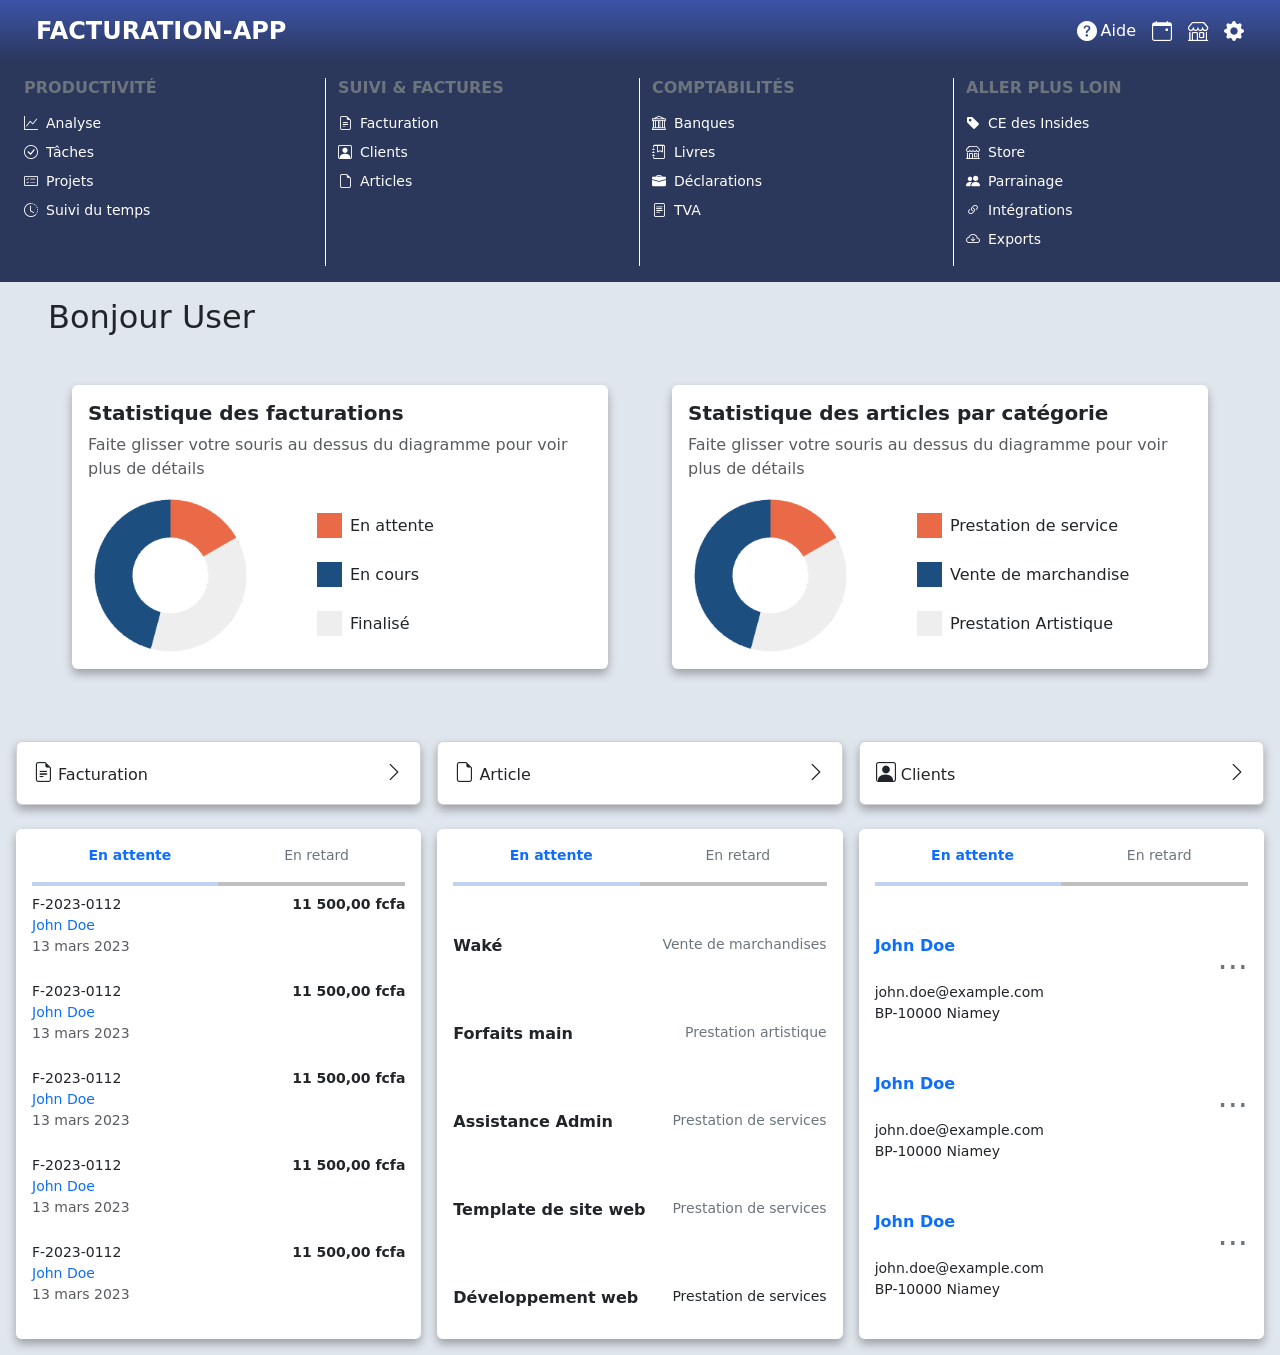
==== index.html @ 0355a4fd "Commit" ====
<!DOCTYPE html>
<html lang="en">

<head>
    <meta charset="UTF-8">
    <meta name="viewport" content="width=device-width, initial-scale=1.0">
    <title>Home</title>
    <link href="https://cdn.jsdelivr.net/npm/bootstrap@5.2.3/dist/css/bootstrap.min.css" rel="stylesheet"
        integrity="sha384-rbsA2VBKQhggwzxH7pPCaAqO46MgnOM80zW1RWuH61DGLwZJEdK2Kadq2F9CUG65" crossorigin="anonymous">
    <link rel="stylesheet" href="https://cdnjs.cloudflare.com/ajax/libs/font-awesome/6.5.0/css/all.min.css">
    <link rel="stylesheet" href="https://cdn.jsdelivr.net/npm/bootstrap-icons@1.13.1/font/bootstrap-icons.min.css">
    <link rel="stylesheet" href="style.css">
</head>

<body>
    <!-- Header Principal -->
    <header style="background: linear-gradient(to bottom, #3C54A9, #2B375B);">
        <div class="container-fluid">
            <div class="row align-items-center py-3 px-4">
                <div class="col-auto">
                    <h4 class="mb-0 text-white fw-bold">FACTURATION-APP</h4>
                </div>
                <div class="col"></div>
                <div class="col-auto">
                    <div class="d-flex gap-3 align-items-center">
                        <a href="#"
                            class="text-white text-decoration-none d-flex justify-content-center align-items-center gap-1"
                            title="Aide">
                            <i class="bi bi-question-circle-fill fs-5"></i>
                            <span>Aide</span>
                        </a>
                        <a href="#" class="text-white text-decoration-none" title="Fichier">
                            <i class="bi bi-calendar-event fs-5"></i>
                        </a>
                        <a href="#" class="text-white text-decoration-none" title="Bâtiment">
                            <i class="bi bi-shop fs-5"></i>
                        </a>
                        <a href="#" class="text-white text-decoration-none" title="Paramètres">
                            <i class="bi bi-gear-fill fs-5"></i>
                        </a>
                    </div>
                </div>
            </div>
        </div>
    </header>

    <!-- Menu de Navigation -->
    <nav style="background: #2B375B; min-height: 120px;">
        <div class="container-fluid px-4 py-3">
            <div class="row">
                <!-- Colonne 1: PRODUCTIVITÉ -->
                <div class="col-12 col-md-6 col-lg-3" style="border-right: 1px solid #ffff; padding-right: 20px;">
                    <h6 class="text-secondary fw-bold mb-3">PRODUCTIVITÉ</h6>
                    <ul class="list-unstyled">
                        <li><a href="#" class="text-white text-decoration-none small d-flex align-items-center gap-2"><i
                                    class="bi bi-graph-up"></i>Analyse</a></li>
                        <li><a href="#"
                                class="text-white text-decoration-none small d-flex align-items-center gap-2 mt-2"><i
                                    class="bi bi-check-circle"></i>Tâches</a></li>
                        <li><a href="#"
                                class="text-white text-decoration-none small d-flex align-items-center gap-2 mt-2"><i
                                    class="bi bi-card-checklist"></i>Projets</a></li>
                        <li><a href="#"
                                class="text-white text-decoration-none small d-flex align-items-center gap-2 mt-2"><i
                                    class="bi bi-clock-history"></i>Suivi du temps</a></li>
                    </ul>
                </div>

                <!-- Colonne 2: SUIVI & FACTURES -->
                <div class="col-12 col-md-6 col-lg-3" style="border-right: 1px solid #ffff; padding-right: 20px;">
                    <h6 class="text-secondary fw-bold mb-3">SUIVI & FACTURES</h6>
                    <ul class="list-unstyled">
                        <li><a href="facturation.html" class="text-white text-decoration-none small d-flex align-items-center gap-2"><i
                                    class="bi bi-file-earmark-text"></i>Facturation</a></li>
                        <li><a href="client.html"
                                class="text-white text-decoration-none small d-flex align-items-center gap-2 mt-2"><i
                                    class="bi bi-person-square"></i>Clients</a></li>
                        <li><a href="article.html"
                                class="text-white text-decoration-none small d-flex align-items-center gap-2 mt-2"><i
                                    class="bi bi-file-earmark"></i>Articles</a></li>
                    </ul>
                </div>

                <!-- Colonne 3: COMPTABILITÉS -->
                <div class="col-12 col-md-6 col-lg-3" style="border-right: 1px solid #ffff; padding-right: 20px;">
                    <h6 class="text-secondary fw-bold mb-3">COMPTABILITÉS</h6>
                    <ul class="list-unstyled">
                        <li><a href="#" class="text-white text-decoration-none small d-flex align-items-center gap-2"><i
                                    class="bi bi-bank"></i>Banques</a></li>
                        <li><a href="#"
                                class="text-white text-decoration-none small d-flex align-items-center gap-2 mt-2"><i
                                    class="bi bi-journal-bookmark"></i>Livres</a></li>
                        <li><a href="#"
                                class="text-white text-decoration-none small d-flex align-items-center gap-2 mt-2"><i
                                    class="bi bi-briefcase-fill"></i>Déclarations</a></li>
                        <li><a href="#"
                                class="text-white text-decoration-none small d-flex align-items-center gap-2 mt-2"><i
                                    class="bi bi-file-text"></i>TVA</a></li>
                    </ul>
                </div>

                <!-- Colonne 4: ALLER PLUS LOIN -->
                <div class="col-12 col-md-6 col-lg-3">
                    <h6 class="text-secondary fw-bold mb-3">ALLER PLUS LOIN</h6>
                    <ul class="list-unstyled">
                        <li><a href="#" class="text-white text-decoration-none small d-flex align-items-center gap-2"><i
                                    class="bi bi-tag-fill"></i>CE des Insides</a></li>
                        <li><a href="#"
                                class="text-white text-decoration-none small d-flex align-items-center gap-2 mt-2"><i
                                    class="bi bi-shop"></i>Store</a></li>
                        <li><a href="#"
                                class="text-white text-decoration-none small d-flex align-items-center gap-2 mt-2"><i
                                    class="bi bi-people-fill"></i>Parrainage</a></li>
                        <li><a href="#"
                                class="text-white text-decoration-none small d-flex align-items-center gap-2 mt-2"><i
                                    class="bi bi-link-45deg"></i>Intégrations</a></li>
                        <li><a href="#"
                                class="text-white text-decoration-none small d-flex align-items-center gap-2 mt-2"><i
                                    class="bi bi-cloud-arrow-down"></i>Exports</a></li>
                    </ul>
                </div>
            </div>
        </div>
    </nav>

    <main class="mt-3">
        <div class="mt-3 m-5">
            <h2 class="mb-4">Bonjour User</h2>
            <div class="d-flex flex-column flex-lg-row gap-3 w-100">

                <div class="card p-3 w-50 m-4 border-0" style="box-shadow: 0 5px 10px rgba(0,0,0,0.3);">
                    <h5 class="fw-bold">Statistique des facturations</h5>
                    <p class="text-muted">Faite glisser votre souris au dessus du diagramme pour voir plus de détails
                    </p>
                    <div class="d-flex align-items-center gap-2">
                        <div>
                            <img class="w-75" src="Design Panel/Doughnut.png" alt="">
                        </div>

                        <div>
                            <div class="legend d-flex align-items-center gap-2 mb-4">
                                <span class="legend-color"
                                    style="background-color: #EA6A47; width: 25px; height: 25px;"></span>
                                <span class="legend-label">En attente</span>
                            </div>
                            <div class="legend d-flex align-items-center gap-2 mb-4">
                                <span class="legend-color"
                                    style="background-color: #1D4E80; width: 25px; height: 25px;"></span>
                                <span class="legend-label">En cours</span>
                            </div>
                            <div class="legend d-flex align-items-center gap-2">
                                <span class="legend-color"
                                    style="background-color: #EEEEEE; width: 25px; height: 25px;"></span>
                                <span class="legend-label">Finalisé</span>
                            </div>
                        </div>

                    </div>
                </div>
                <div class="card p-3 w-50 m-4 border-0" style="box-shadow: 0 5px 10px rgba(0,0,0,0.3);">
                    <h5 class="fw-bold">Statistique des articles par catégorie</h5>
                    <p class="text-muted">Faite glisser votre souris au dessus du diagramme pour voir plus de détails
                    </p>
                    <div class="d-flex align-items-center gap-2">
                        <div>
                            <img class="w-75" src="Design Panel/Doughnut.png" alt="">
                        </div>

                        <div>
                            <div class="legend d-flex align-items-center gap-2 mb-4">
                                <span class="legend-color"
                                    style="background-color: #EA6A47; width: 25px; height: 25px;"></span>
                                <span class="legend-label">Prestation de service</span>
                            </div>
                            <div class="legend d-flex align-items-center gap-2 mb-4">
                                <span class="legend-color"
                                    style="background-color: #1D4E80; width: 25px; height: 25px;"></span>
                                <span class="legend-label">Vente de marchandise</span>
                            </div>
                            <div class="legend d-flex align-items-center gap-2">
                                <span class="legend-color"
                                    style="background-color: #EEEEEE; width: 25px; height: 25px;"></span>
                                <span class="legend-label">Prestation Artistique</span>
                            </div>
                        </div>

                    </div>
                </div>
            </div>
        </div>
        <div class="m-3">
            <div class="row g-3">

                <div class="col-md-4">
                    <a href="#facturations" class="text-decoration-none text-black">
                        <div class="card p-3 d-flex justify-content-center"
                            style="box-shadow: 0 5px 10px rgba(0,0,0,0.3);">
                            <div class="d-flex justify-content-between">
                                <p class="m-0"><i class="bi bi-file-earmark-text fs-5"></i> Facturation</p>
                                <i class="bi bi-chevron-right fs-5"></i>
                            </div>
                        </div>
                    </a>
                </div>

                <div class="col-md-4">
                    <a href="#articles" class="text-decoration-none text-black">
                        <div class="card p-3 d-flex justify-content-center"
                            style="box-shadow: 0 5px 10px rgba(0,0,0,0.3);">
                            <div class="d-flex justify-content-between">
                                <p class="m-0"><i class="bi bi-file-earmark fs-5"></i> Article</p>
                                <i class="bi bi-chevron-right fs-5"></i>
                            </div>
                        </div>
                    </a>
                </div>

                <div class="col-md-4">
                    <a href="#clients" class="text-decoration-none text-black">
                        <div class="card p-3 d-flex justify-content-center"
                            style="box-shadow: 0 5px 10px rgba(0,0,0,0.3);">
                            <div class="d-flex justify-content-between">
                                <p class="m-0"><i class="bi bi-person-square fs-5"></i> Clients</p>
                                <i class="bi bi-chevron-right fs-5"></i>
                            </div>
                        </div>
                    </a>
                </div>

            </div>
            <div class="row g-3 mt-2">

                <!-- Card Facturation -->
                <div class="col-md-4" id="facturations">
                    <div class="card border-0 h-100"
                        style="box-shadow: 0 5px 10px rgba(0,0,0,0.3); height: 510px !important; overflow-y: auto;">
                        <div class="card-body">
                            <div class="d-flex justify-content-around mb-3">
                                <small class="text-primary fw-bold">En attente</small>
                                <small class="text-secondary">En retard</small>
                            </div>
                            <hr class="my-2" style="
        height: 4px;
        border: none;
        background: linear-gradient(to right, #014cbd 50%, black 50%);
    ">
                            <div class="mb-4">
                                <div class="d-flex justify-content-between">
                                    <small class="">F-2023-0112</small>
                                    <small class="fw-bold">11 500,00 fcfa</small>
                                </div>
                                <small class="text-primary d-block">John Doe</small>
                                <small class="text-muted d-block">13 mars 2023</small>
                            </div>
                            <div class="mb-4">
                                <div class="d-flex justify-content-between">
                                    <small class="">F-2023-0112</small>
                                    <small class="fw-bold">11 500,00 fcfa</small>
                                </div>
                                <small class="text-primary d-block">John Doe</small>
                                <small class="text-muted d-block">13 mars 2023</small>
                            </div>
                            <div class="mb-4">
                                <div class="d-flex justify-content-between">
                                    <small class="">F-2023-0112</small>
                                    <small class="fw-bold">11 500,00 fcfa</small>
                                </div>
                                <small class="text-primary d-block">John Doe</small>
                                <small class="text-muted d-block">13 mars 2023</small>
                            </div>
                            <div class="mb-4">
                                <div class="d-flex justify-content-between">
                                    <small class="">F-2023-0112</small>
                                    <small class="fw-bold">11 500,00 fcfa</small>
                                </div>
                                <small class="text-primary d-block">John Doe</small>
                                <small class="text-muted d-block">13 mars 2023</small>
                            </div>
                            <div class="mb-4">
                                <div class="d-flex justify-content-between">
                                    <small class="">F-2023-0112</small>
                                    <small class="fw-bold">11 500,00 fcfa</small>
                                </div>
                                <small class="text-primary d-block">John Doe</small>
                                <small class="text-muted d-block">13 mars 2023</small>
                            </div>
                        </div>
                    </div>
                </div>

                <!-- Card Articles -->
                <div class="col-md-4" id="articles">
                    <div class="card border-0 h-100"
                        style="box-shadow: 0 5px 10px rgba(0,0,0,0.3); height: 510px !important; overflow-y: auto;">
                        <div class="card-body">
                            <div class="d-flex justify-content-around mb-3">
                                <small class="text-primary fw-bold">En attente</small>
                                <small class="text-secondary">En retard</small>
                            </div>
                            <hr class="my-2"
                                style="height: 4px; border: none; background: linear-gradient(to right, #014cbd 50%, black 50%);">
                            <div class="mb-5 mt-5">
                                <div class="d-flex justify-content-between">
                                    <p class="fw-bold">Waké</p>
                                    <small class="text-secondary">Vente de marchandises</small>
                                </div>
                            </div>
                            <div class="mb-5">
                                <div class="d-flex justify-content-between">
                                    <p class="fw-bold">Forfaits main</p>
                                    <small class="text-secondary">Prestation artistique</small>
                                </div>
                            </div>
                            <div class="mb-5">
                                <div class="d-flex justify-content-between">
                                    <p class="fw-bold">Assistance Admin</p>
                                    <small class="text-secondary">Prestation de services</small>
                                </div>
                            </div>
                            <div class="mb-5">
                                <div class="d-flex justify-content-between">
                                    <p class="fw-bold">Template de site web</p>
                                    <small class="text-secondary">Prestation de services</small>
                                </div>
                            </div>
                            <div class="mb-5">
                                <div class="d-flex justify-content-between">
                                    <p class="fw-bold">Développement web</p>
                                    <small class="">Prestation de services</small>
                                </div>
                            </div>
                        </div>
                    </div>
                </div>

                <!-- Card Clients -->
                <div class="col-md-4" id="clients">
                    <div class="card border-0 h-100"
                        style="box-shadow: 0 5px 10px rgba(0,0,0,0.3); height: 510px !important; overflow-y: auto;">
                        <div class="card-body">
                            <div class="d-flex justify-content-around mb-3">
                                <small class="text-primary fw-bold">En attente</small>
                                <small class="text-secondary">En retard</small>
                            </div>
                            <hr class="my-2"
                                style="height: 4px; border: none; background: linear-gradient(to right, #014cbd 50%, black 50%);">
                            <div class="mb-5 mt-5">
                                <div class="d-flex justify-content-between">
                                    <p class="fw-bold text-primary m-0">John Doe</p>
                                    <small class="text-secondary fs-2">...</small>
                                </div>
                                <div class="d-flex flex-column">
                                    <small>john.doe@example.com</small>
                                    <small>BP-10000 Niamey</small>
                                </div>
                            </div>
                            <div class="mb-5 mt-5">
                                <div class="d-flex justify-content-between">
                                    <p class="fw-bold text-primary m-0">John Doe</p>
                                    <small class="text-secondary fs-2">...</small>
                                </div>
                                <div class="d-flex flex-column">
                                    <small>john.doe@example.com</small>
                                    <small>BP-10000 Niamey</small>
                                </div>
                            </div>
                            <div class="mb-5 mt-5">
                                <div class="d-flex justify-content-between">
                                    <p class="fw-bold text-primary m-0">John Doe</p>
                                    <small class="text-secondary fs-2">...</small>
                                </div>
                                <div class="d-flex flex-column">
                                    <small>john.doe@example.com</small>
                                    <small>BP-10000 Niamey</small>
                                </div>
                            </div>
                        </div>
                    </div>
                </div>

            </div>
        </div>
    </main>

    <script src="https://cdn.jsdelivr.net/npm/bootstrap@5.2.3/dist/js/bootstrap.bundle.min.js"
        integrity="sha384-kenU1KFdBIe4zVF0s0G1M5b4hcpxyD9F7jL+jjXkk+Q2h455rYXK/7HAuoJl+0I4"
        crossorigin="anonymous"></script>
</body>

</html>
---- style.css ----
body {
  background-color: #E0E6ED;
}

::-webkit-scrollbar {
  display: none;
}

* {
  -ms-overflow-style: none;
  scrollbar-width: none;
}

.nav-card {
  background-color: transparent;
  border-radius: 15px;
  transition: 0.3s;
}

.nav-card:hover {
  background-color: #3B51A1;
  padding: 10px 15px !important;
  transform: translateY(-2px);
  color: white;
}

.nav-card.active {
  background-color: #89C7F4 !important;
  padding: 10px 15px !important;
  border-bottom: 2px solid #007BFF;
  color: #0E6EFD !important;
}

.table>:not(caption)>*>* {
  padding: 20px 15px;
}

.card {
  /* Offset-x | Offset-y | Blur-radius | Spread-radius | Color */
  box-shadow: 0 10px 20px rgba(0,0,0,0.19), 0 6px 6px rgba(0,0,0,0.23);
}


@media (max-width: 991px) {

    /* HEADER */
    header .row {
        flex-direction: column;
        text-align: center;
        gap: 15px;
    }

    header .col-auto,
    header .col {
        width: 100%;
    }

    header .d-flex {
        justify-content: center;
        flex-wrap: wrap;
    }

    /* NAVIGATION */
    nav {
        min-height: auto !important;
    }

    nav .col-lg-3 {
        border-right: none !important;
        border-bottom: 1px solid rgba(255,255,255,0.2);
        padding-bottom: 20px;
        margin-bottom: 20px;
    }

    nav .col-lg-3:last-child {
        border-bottom: none;
        margin-bottom: 0;
    }

    nav h6 {
        margin-top: 10px;
    }

    nav ul li a {
        padding: 5px 0;
    }
}


@media (max-width: 576px) {

    /* Titre */
    header h4 {
        font-size: 20px;
    }

    /* Icônes */
    header .d-flex a {
        font-size: 14px;
    }

    nav {
        padding-bottom: 20px;
    }

    nav h6 {
        font-size: 14px;
    }

    nav ul li a {
        font-size: 13px !important;
    }
}

/* =========================
   RESPONSIVE MAIN
========================= */

@media (max-width: 991px) {

    main .m-5 {
        margin: 20px !important;
    }

    /* Cards statistiques */
    main .w-50 {
        width: 100% !important;
    }

    main .d-flex.gap-3.w-100 {
        flex-direction: column;
    }

    main .card.m-4 {
        margin: 10px 0 !important;
    }

    /* Graphiques */
    main img.w-75 {
        width: 75% !important;
    }

    /* Alignement contenu graphique */
    /* main .card .d-flex.align-items-center.gap-2 {
        flex-direction: column;
        text-align: center;
    } */

    /* Cartes rapides */
    main .col-md-4 {
        margin-bottom: 15px;
    }

    /* Scroll cards */
    main .card[style*="height: 510px"] {
        height: auto !important;
        min-height: 350px;
    }

}


@media (max-width: 768px) {

    /* Titre */
    main h2 {
        font-size: 24px;
        /* text-align: center; */
    }

    /* Titres des cards */
    main h5 {
        font-size: 18px;
        /* text-align: center; */
    }

    main p,
    main small,
    main span {
        font-size: 14px;
    }

    /* Légendes */
    /* .legend {
        justify-content: center;
    } */

    /* Boutons rapides */
    .card .d-flex.justify-content-between {
        align-items: center;
    }

    /* Colonnes */
    .row.g-3 {
        row-gap: 20px;
    }

}


@media (max-width: 576px) {

    main .m-5 {
        margin: 15px !important;
    }

    /* Padding mobile */
    main .card {
        padding: 15px !important;
    }

    /* Icônes */
    .bi {
        font-size: 16px !important;
    }

    /* Réduction espaces */
    .mb-5,
    .mt-5 {
        margin-top: 20px !important;
        margin-bottom: 20px !important;
    }

    /* Texte long */
    .legend-label {
        font-size: 13px;
    }

    /* Cartes dashboard */
    main .card-body {
        padding: 15px;
    }

}
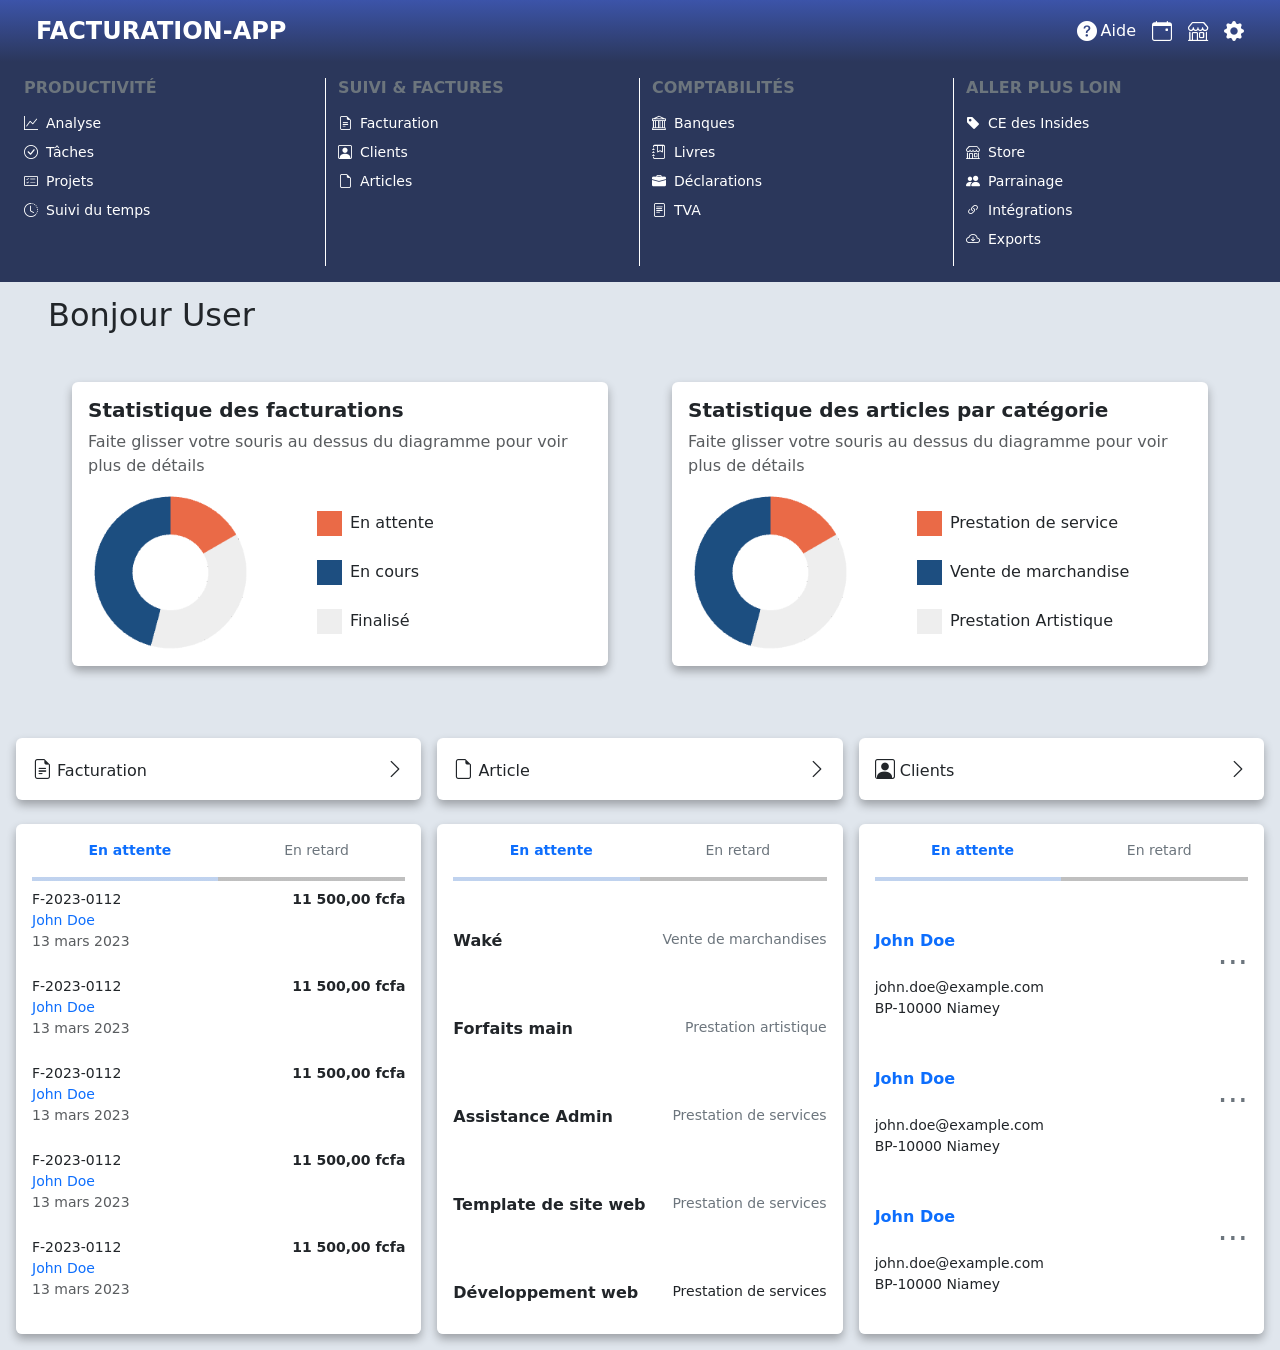
==== commit 7617db25: "Commit final" ====
--- a/index.html
+++ b/index.html
@@ -13,6 +13,7 @@
 </head>
 
 <body>
+    <div class="premier position-fixed w-100 top-0" style="z-index: 999; margin-bottom: auto;">
     <!-- Header Principal -->
     <header style="background: linear-gradient(to bottom, #3C54A9, #2B375B);">
         <div class="container-fluid">
@@ -75,7 +76,7 @@
                         <li><a href="client.html"
                                 class="text-white text-decoration-none small d-flex align-items-center gap-2 mt-2"><i
                                     class="bi bi-person-square"></i>Clients</a></li>
-                        <li><a href="article.html"
+                        <li><a href="Article.html"
                                 class="text-white text-decoration-none small d-flex align-items-center gap-2 mt-2"><i
                                     class="bi bi-file-earmark"></i>Articles</a></li>
                     </ul>
@@ -123,7 +124,9 @@
         </div>
     </nav>
 
-    <main class="mt-3">
+    </div>
+
+    <main style="padding-top: 280px;">
         <div class="mt-3 m-5">
             <h2 class="mb-4">Bonjour User</h2>
             <div class="d-flex flex-column flex-lg-row gap-3 w-100">
--- a/style.css
+++ b/style.css
@@ -36,12 +36,16 @@
 }
 
 .card {
-  /* Offset-x | Offset-y | Blur-radius | Spread-radius | Color */
-  box-shadow: 0 10px 20px rgba(0,0,0,0.19), 0 6px 6px rgba(0,0,0,0.23);
+  box-shadow: 0 4px 10px rgba(0,0,0,0.15);
+  border: none !important;
 }
 
 
 @media (max-width: 991px) {
+
+    .premier {
+        position: static !important;
+    }
 
     /* HEADER */
     header .row {
@@ -84,6 +88,10 @@
     nav ul li a {
         padding: 5px 0;
     }
+
+    main {
+        padding-top: 20px !important;
+    }
 }
 
 
@@ -120,7 +128,7 @@
 
     main .m-5 {
         margin: 20px !important;
-    }
+}
 
     /* Cards statistiques */
     main .w-50 {
@@ -231,4 +239,197 @@
         padding: 15px;
     }
 
-}+
+}
+
+/* =========================
+   RESPONSIVE FORMULAIRES & PREVIEW
+========================= */
+
+@media (max-width: 1024px) {
+
+    /* Colonnes formulaires */
+    .col-lg-7,
+    .col-lg-5 {
+        width: 100% !important;
+        margin-bottom: 20px;
+    }
+
+    /* Preview card */
+    .card.border-0[style*="border-radius"] {
+        margin-top: 30px;
+    }
+
+    /* Tableau responsive */
+    .table-responsive {
+        font-size: 13px;
+    }
+
+    .table th,
+    .table td {
+        padding: 10px 8px !important;
+    }
+
+}
+
+@media (max-width: 768px) {
+
+    /* Formulaires stacked */
+    .col-md-6,
+    .col-md-4,
+    .col-md-3,
+    .col-md-8 {
+        width: 100% !important;
+    }
+
+    /* Header formulaire */
+    .d-flex.justify-content-between.align-items-center {
+        flex-direction: column;
+        gap: 15px;
+    }
+
+    .d-flex.justify-content-between.align-items-center > div {
+        width: 100%;
+    }
+
+    /* Preview image */
+    img[style*="width:110px"],
+    img[style*="width:130px"] {
+        width: 80px !important;
+    }
+
+    /* Cartes articles */
+    .border.border-primary.rounded-4 {
+        padding: 15px !important;
+    }
+
+    /* Input groups */
+    .input-group {
+        flex-direction: column;
+    }
+
+    .input-group .form-control,
+    .input-group .btn {
+        width: 100% !important;
+        border-radius: 12px !important;
+        margin-bottom: 8px;
+    }
+
+    /* Boutons */
+    .btn {
+        padding: 10px 15px !important;
+        font-size: 14px;
+    }
+
+    /* Sections cartes */
+    .card-body {
+        padding: 15px !important;
+    }
+
+    /* Rows avec gaps */
+    .row.g-3 {
+        row-gap: 15px;
+    }
+
+}
+
+@media (max-width: 576px) {
+
+    /* Container padding */
+    .container-fluid {
+        padding: 10px !important;
+    }
+
+    /* Header */
+    h3.fw-bold {
+        font-size: 20px;
+    }
+
+    /* Icône fermeture */
+    .bi-x-lg {
+        font-size: 1.5rem !important;
+    }
+
+    /* Cartes */
+    .card {
+        margin-bottom: 15px;
+        border-radius: 12px !important;
+    }
+
+    .card-body {
+        padding: 12px !important;
+    }
+
+    /* Textes */
+    h4.fw-bold {
+        font-size: 18px;
+    }
+
+    h5.fw-bold,
+    h6.fw-bold {
+        font-size: 15px;
+    }
+
+    label.fw-bold {
+        font-size: 13px;
+    }
+
+    small {
+        font-size: 12px;
+    }
+
+    /* Inputs */
+    .form-control,
+    .form-select,
+    input[type="text"],
+    textarea {
+        font-size: 14px;
+        padding: 10px 12px !important;
+        height: auto !important;
+        min-height: 40px;
+    }
+
+    /* Preview table */
+    .table {
+        font-size: 11px;
+    }
+
+    .table th,
+    .table td {
+        padding: 8px 5px !important;
+    }
+
+    .table-responsive {
+        margin: 10px 0;
+    }
+
+    /* Totaux */
+    .d-flex.justify-content-end {
+        width: 100%;
+    }
+
+    /* Flex wrap */
+    .d-flex {
+        flex-wrap: wrap;
+    }
+
+    /* Badges */
+    .badge {
+        padding: 4px 10px !important;
+        font-size: 11px;
+    }
+
+    /* Espacements */
+    .gap-2,
+    .gap-3,
+    .gap-4,
+    .gap-5 {
+        gap: 8px !important;
+    }
+
+    /* Row columns */
+    .row.g-2 {
+        row-gap: 12px;
+    }
+
+}
